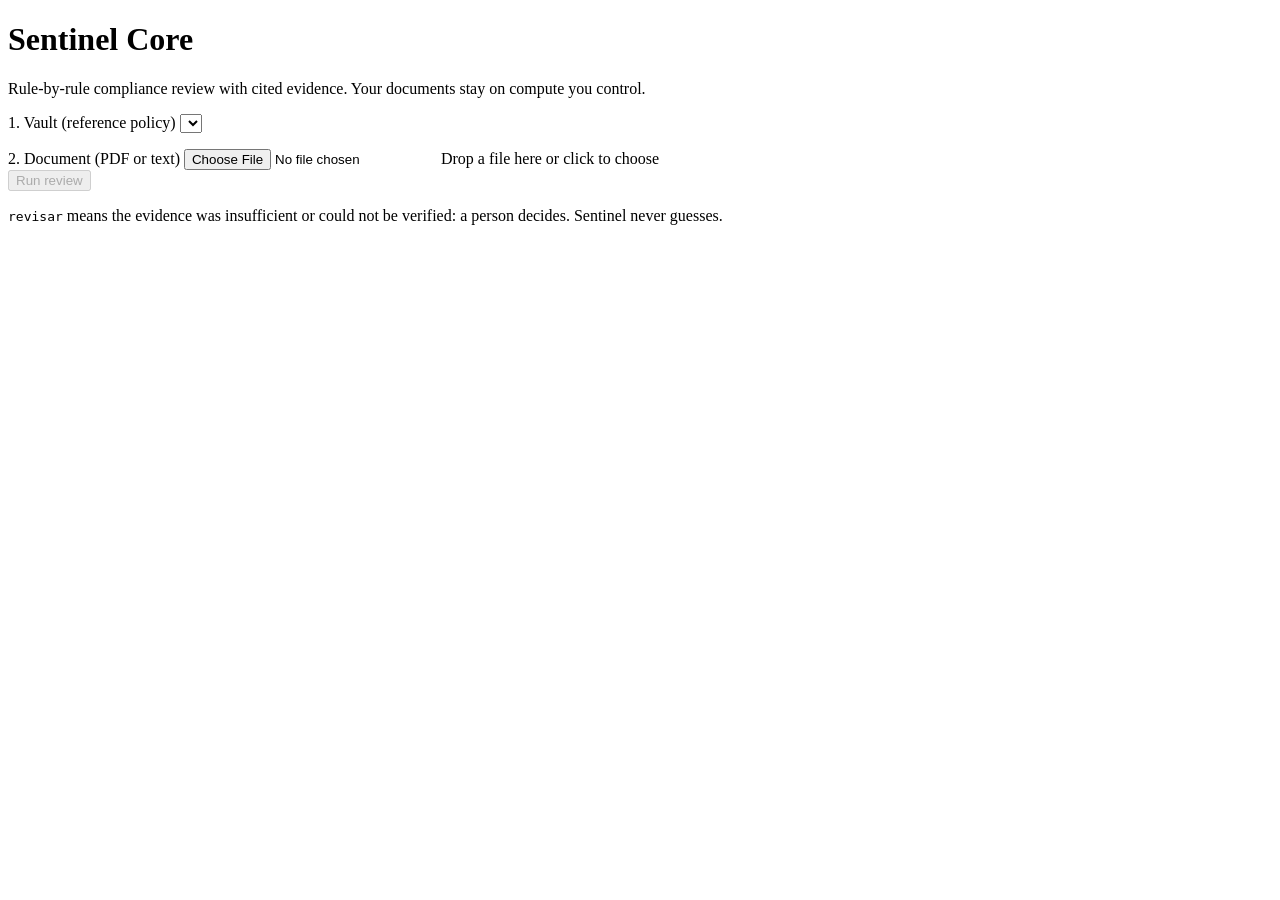
==== ui/index.html @ bd9f92e8 "feat: FastAPI service, CLI, and static web UI POST /v1/reviews (PDF/text upload), GET /v1/vaults, /h" ====
<!doctype html>
<html lang="en">
<head>
  <meta charset="utf-8">
  <meta name="viewport" content="width=device-width, initial-scale=1">
  <title>Sentinel Core</title>
  <meta name="description" content="Self-hosted compliance review with cited evidence.">
  <link rel="stylesheet" href="/static/styles.css">
</head>
<body>
  <header class="top">
    <div class="wrap top-inner">
      <div>
        <h1>Sentinel Core</h1>
        <p class="tagline">Rule-by-rule compliance review with cited evidence. Your documents stay on compute you control.</p>
      </div>
      <ul class="status" id="status" aria-label="Deployment status"></ul>
    </div>
  </header>

  <main class="wrap">
    <form id="review-form" class="panel" autocomplete="off">
      <div class="field">
        <label for="vault">1. Vault (reference policy)</label>
        <select id="vault" required></select>
        <p class="hint" id="vault-desc"></p>
        <details id="vault-rules" hidden>
          <summary>Rules in this vault</summary>
          <ul id="vault-rules-list"></ul>
        </details>
      </div>

      <div class="field">
        <label for="file">2. Document (PDF or text)</label>
        <label class="drop" id="drop" for="file">
          <input id="file" type="file" accept=".pdf,.txt,.text,.md,application/pdf,text/plain" required>
          <span id="drop-text">Drop a file here or click to choose</span>
        </label>
      </div>

      <div class="actions">
        <button type="submit" id="run" disabled>Run review</button>
        <span id="progress" role="status" aria-live="polite"></span>
      </div>
    </form>

    <p id="error" class="error" role="alert" hidden></p>

    <section id="results" hidden aria-labelledby="results-title">
      <div class="results-head">
        <h2 id="results-title">Results</h2>
        <button type="button" id="download" class="secondary">Download JSON</button>
      </div>
      <p class="meta" id="results-meta"></p>
      <ul class="summary" id="summary"></ul>
      <div id="cards"></div>
    </section>
  </main>

  <footer class="wrap foot">
    <p><code>revisar</code> means the evidence was insufficient or could not be verified: a person decides. Sentinel never guesses.</p>
  </footer>

  <script src="/static/app.js"></script>
</body>
</html>
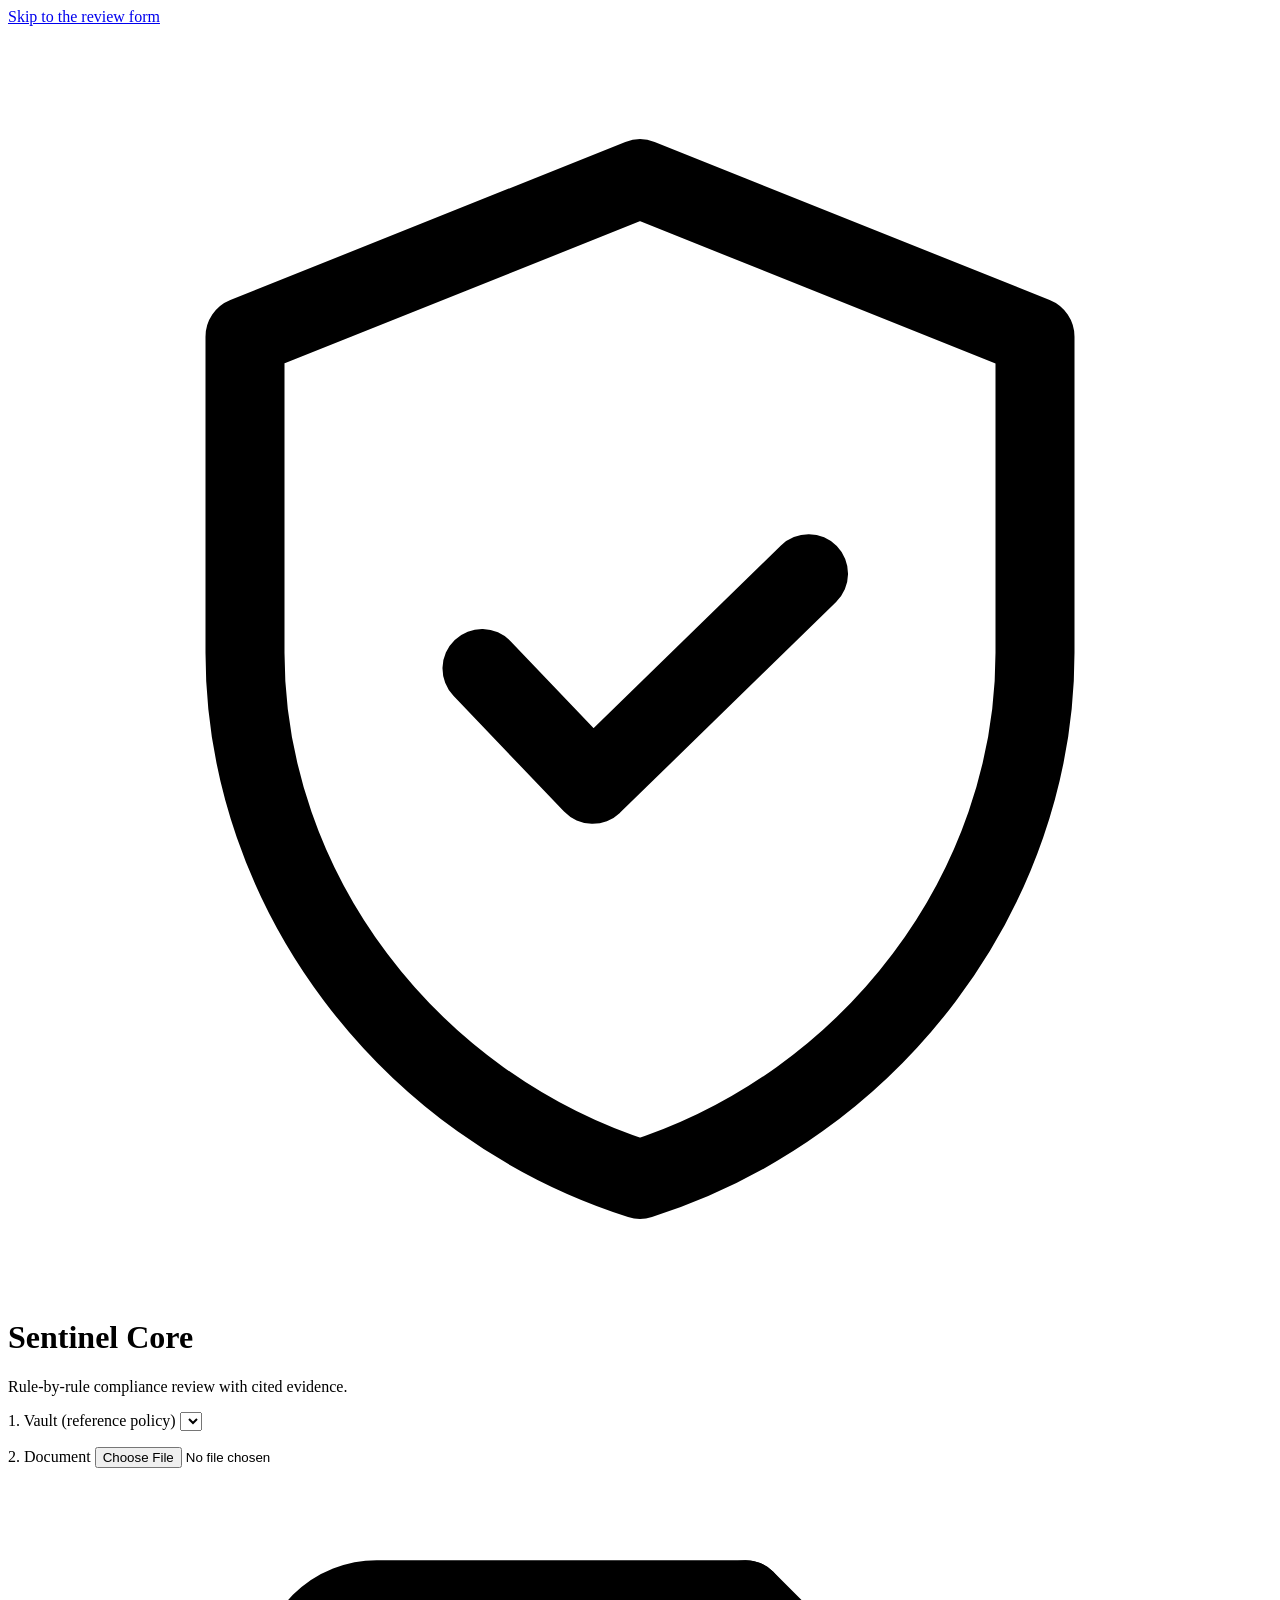
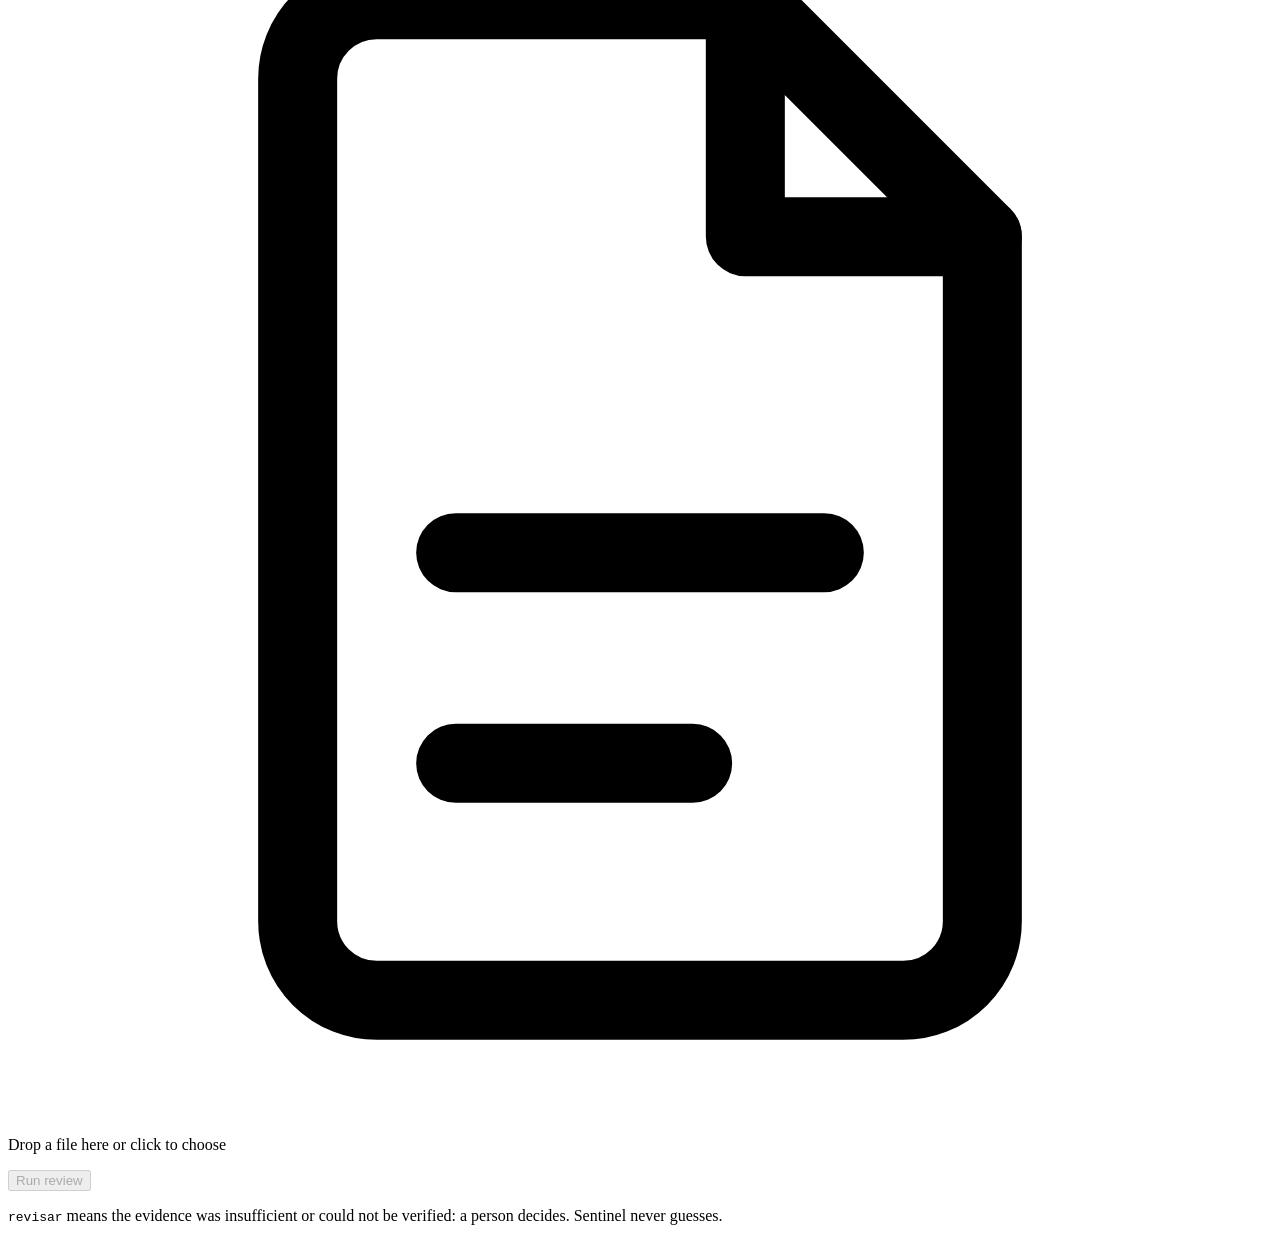
==== commit da555cb2: "feat: say where documents go, and let a visitor review one without a file The home screen asked for " ====
--- a/ui/index.html
+++ b/ui/index.html
@@ -8,34 +8,53 @@
   <link rel="stylesheet" href="/static/styles.css">
 </head>
 <body>
+  <a class="skip" href="#main">Skip to the review form</a>
+
   <header class="top">
     <div class="wrap top-inner">
-      <div>
-        <h1>Sentinel Core</h1>
-        <p class="tagline">Rule-by-rule compliance review with cited evidence. Your documents stay on compute you control.</p>
-      </div>
-      <ul class="status" id="status" aria-label="Deployment status"></ul>
+      <h1>
+        <svg class="logo" viewBox="0 0 24 24" fill="none" stroke="currentColor" stroke-width="1.5"
+             stroke-linecap="round" stroke-linejoin="round" aria-hidden="true">
+          <path d="M12 2.5 4.5 5.5v6c0 4.5 3.1 8.6 7.5 10 4.4-1.4 7.5-5.5 7.5-10v-6Z"></path>
+          <path d="m9 11.8 2.1 2.2L15.2 10"></path>
+        </svg>
+        Sentinel Core
+      </h1>
+      <p class="tagline">Rule-by-rule compliance review with cited evidence.</p>
     </div>
   </header>
 
-  <main class="wrap">
+  <main class="wrap" id="main">
+    <section class="perimeter" id="perimeter" aria-label="Data perimeter"></section>
+
     <form id="review-form" class="panel" autocomplete="off">
       <div class="field">
         <label for="vault">1. Vault (reference policy)</label>
         <select id="vault" required></select>
         <p class="hint" id="vault-desc"></p>
         <details id="vault-rules" hidden>
-          <summary>Rules in this vault</summary>
-          <ul id="vault-rules-list"></ul>
+          <summary><span id="vault-rules-summary">Rules in this vault</span></summary>
+          <ul id="vault-rules-list" class="rules"></ul>
         </details>
       </div>
 
       <div class="field">
-        <label for="file">2. Document (PDF or text)</label>
+        <label for="file">2. Document</label>
         <label class="drop" id="drop" for="file">
           <input id="file" type="file" accept=".pdf,.txt,.text,.md,application/pdf,text/plain" required>
+          <svg class="drop-icon" viewBox="0 0 24 24" fill="none" stroke="currentColor" stroke-width="1.5"
+               stroke-linecap="round" stroke-linejoin="round" aria-hidden="true">
+            <path d="M14 2.5H7a1.5 1.5 0 0 0-1.5 1.5v16A1.5 1.5 0 0 0 7 21.5h10a1.5 1.5 0 0 0 1.5-1.5V7Z"></path>
+            <path d="M14 2.5V7h4.5M8.5 13h7M8.5 17h4.5"></path>
+          </svg>
           <span id="drop-text">Drop a file here or click to choose</span>
         </label>
+        <p class="hint" id="file-limits"></p>
+
+        <div class="samples" id="samples" hidden>
+          <p class="samples-intro" id="samples-intro">No document at hand? Review a synthetic one:</p>
+          <ul class="sample-list" id="sample-list"></ul>
+        </div>
       </div>
 
       <div class="actions">
